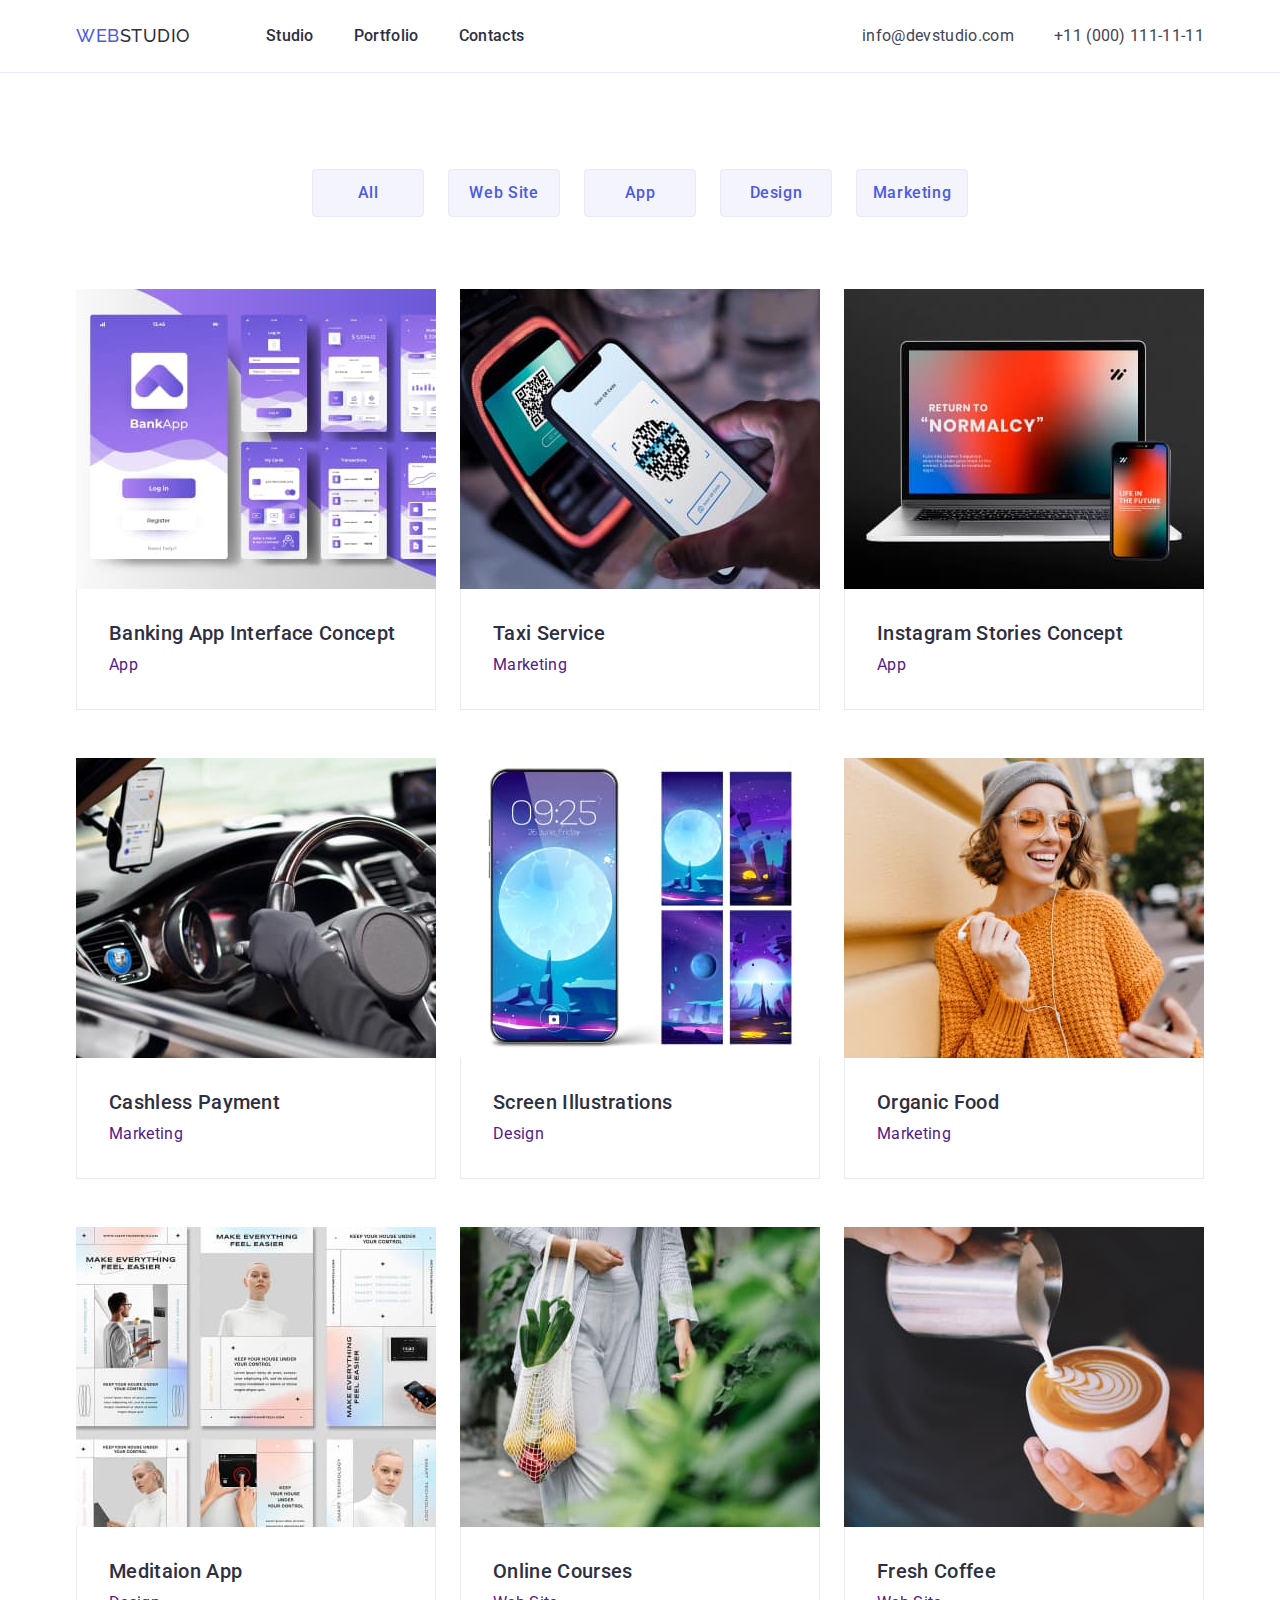
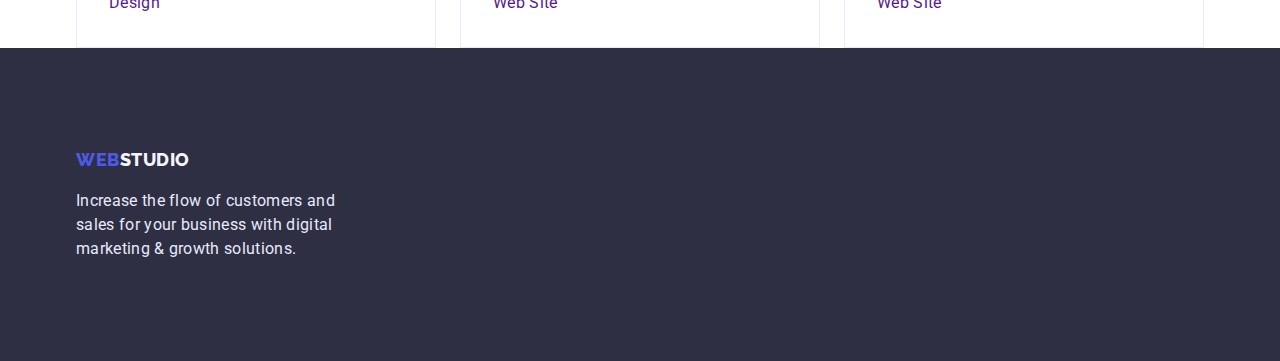
==== portfolio.html @ fc560beb "Д.З.3 пересмотреть еще раз" ====
<!DOCTYPE html>
<html lang="en">
  <head>
    <meta charset="UTF-8" />
    <meta http-equiv="X-UA-Compatible" content="IE=edge" />
    <meta name="viewport" content="width=device-width, initial-scale=1.0" />
    <title>WEBSTUDIO</title>
    <link rel="preconnect" href="https://fonts.googleapis.com" />
    <link rel="preconnect" href="https://fonts.gstatic.com" crossorigin />
    <link rel="preconnect" href="https://fonts.googleapis.com" />
    <link rel="preconnect" href="https://fonts.gstatic.com" crossorigin />
    <link
      href="https://fonts.googleapis.com/css2?family=Raleway:wght@800&family=Roboto:wght@400;500;700;900&display=swap"
      rel="stylesheet"
    />
    <link
      rel="stylesheet"
      href="https://cdnjs.cloudflare.com/ajax/libs/modern-normalize/1.0.0/modern-normalize.min.css"
    />
    <link
      rel="stylesheet"
      href="https://cdn.jsdelivr.net/npm/modern-normalize@1.1.0/modern-normalize.min.css"
    />
    <link rel="stylesheet" href="./css/styles.css" />
  </head>
  <body>
    <!-- Шапка сайту -->
    <header class="page-header">
      <!-- Навігація -->
      <div class="container page-header-container">
        <nav class="site-nav">
          <a href="./index.html" class="logo link"
            ><span class="part-logo">Web</span>Studio</a
          >
          <ul class="nav list">
            <li class="nav-item">
              <a class="nav-link link" href="./index.html">Studio</a>
            </li>
            <li class="nav-item">
              <a class="nav-link link" href="./portfolio.html">Portfolio</a>
            </li>
            <li class="nav-item"><a class="link" href="">Contacts</a></li>
          </ul>
        </nav>
        <!-- Котактні данні -->
        <address class="contacts">
          <ul class="cont list">
            <li class="cont-item">
              <a class="cont-link link mail" href="mailto:info@devstudio.com"
                >info@devstudio.com</a
              >
            </li>
            <li class="cont-item">
              <a class="cont-link link" href="tel:+110001111111"
                >+11 (000) 111-11-11</a
              >
            </li>
          </ul>
        </address>
      </div>
    </header>
    <main>
      <!-- Список можливостей -->
      <section class="capability">
        <div class="container">
          <h1 class="ghost">Capability</h1>
          <ul class="cap-list list">
            <li class="cap-filter list-item">
              <button class="filter-button" type="button">All</button>
            </li>
            <li class="cap-filter list-item">
              <button class="filter-button" type="button">Web Site</button>
            </li>
            <li class="cap-filter list-item">
              <button class="filter-button" type="button">App</button>
            </li>
            <li class="cap-filter list-item">
              <button class="filter-button" type="button">Design</button>
            </li>
            <li class="cap-filter list-item">
              <button class="filter-button" type="button">Marketing</button>
            </li>
          </ul>
          <h2 class="ghost">List-capability</h2>
          <ul class="portfolio-list list">
            <li class="portfolio-item">
              <a class="link" href=""
                ><img
                  src="./images/portfolio_img/img-1.jpg"
                  alt="Bank blanlk"
                  width="360"
                />
                <div class="photo-decor">
                  <h3 class="item-title">Banking App Interface Concept</h3>
                  <p class="text">App</p>
                </div></a
              >
            </li>
            <li class="portfolio-item">
              <a class="link" href=""
                ><img
                  src="./images/portfolio_img/img-2.jpg"
                  alt="The driver is behind the wheel"
                  width="360"
                />
                <div class="photo-decor">
                  <h3 class="item-title">Taxi Service</h3>
                  <p class="text">Marketing</p>
                </div></a
              >
            </li>
            <li class="portfolio-item">
              <a class="link" href=""
                ><img
                  src="./images/portfolio_img/img-3.jpg"
                  alt="Layouts of social media pages"
                  width="360"
                />
                <div class="photo-decor">
                  <h3 class="item-title">Instagram Stories Concept</h3>
                  <p class="text">App</p>
                </div></a
              >
            </li>
            <li class="portfolio-item">
              <a class="link" href=""
                ><img
                  src="./images/portfolio_img/img-4.jpg"
                  alt="The phone scans the QR code"
                  width="360"
                />
                <div class="photo-decor">
                  <h3 class="item-title">Cashless Payment</h3>
                  <p class="text">Marketing</p>
                </div></a
              >
            </li>
            <li class="portfolio-item">
              <a class="link" href=""
                ><img
                  src="./images/portfolio_img/img-5.jpg"
                  alt="Themes for smartphone"
                  width="360"
                />
                <div class="photo-decor">
                  <h3 class="item-title">Screen Illustrations</h3>
                  <p class="text">Design</p>
                </div></a
              >
            </li>
            <li class="portfolio-item">
              <a class="link" href=""
                ><img
                  src="./images/portfolio_img/img-6.jpg"
                  alt="Woman with vegetables"
                  width="360"
                />
                <div class="photo-decor">
                  <h3 class="item-title">Organic Food</h3>
                  <p class="text">Marketing</p>
                </div></a
              >
            </li>
            <li class="portfolio-item">
              <a class="link" href=""
                ><img
                  src="./images/portfolio_img/img-7.jpg"
                  alt="Smartphone and laptop"
                  width="360"
                />
                <div class="photo-decor">
                  <h3 class="item-title">Meditaion App</h3>
                  <p class="text">Design</p>
                </div></a
              >
            </li>
            <li class="portfolio-item">
              <a class="link" href=""
                ><img
                  src="./images/portfolio_img/img-8.jpg"
                  alt="A woman in headphones and glasses is smiling"
                  width="360"
                />
                <div class="photo-decor">
                  <h3 class="item-title">Online Courses</h3>
                  <p class="text">Web Site</p>
                </div></a
              >
            </li>
            <li class="portfolio-item">
              <a class="link" href=""
                ><img
                  src="./images/portfolio_img/img-9.jpg"
                  alt="A cup of coffee"
                  width="360"
                />
                <div class="photo-decor">
                  <h3 class="item-title">Fresh Coffee</h3>
                  <p class="text">Web Site</p>
                </div></a
              >
            </li>
          </ul>
        </div>
      </section>
    </main>
    <!-- Підвал -->
    <footer class="page-footer">
      <div class="container">
        <a href="./index.html" class="logo link"
          ><span class="part-logo">Web</span>Studio</a
        >
        <p class="text-footer">
          Increase the flow of customers and sales for your business with
          digital marketing & growth solutions.
        </p>
      </div>
    </footer>
  </body>
</html>
---- css/styles.css ----
/* =========== ЗАГАЛЬНІ СТИЛІ ========== */
*,
*::before,
*::after {
    box-sizing: border-box;
}

h1,
h2,
h3,
h4,
p {
    margin-top: 0;
    margin-bottom: 0;
}

ul,
ol {
    margin-top: 0;
    margin-bottom: 0;
    padding-left: 0;
}

address {
    font-style: normal;
}

button {
    cursor: pointer;
}

img {
    display: block;
}

:root {
    --primery-brand-color: #4D5AE5;
    --pressed-state-color: #404BBF;
    --dark-color: #2E2F42;
    --succes-color: #31D0AA;
    --text-color: #434455;
    --subtle-text-color: #8E8F99;
    --accent-color: #E7E9FC;
    --light-color: #F4F4FD;
    --modal-overlay-color: #2E2F42;
    --hero-background-color: #2E2F42;
    --primery-bcg-color: #FFFFFF;
}

.list {
    list-style: none;
}

.link {
    text-decoration: none;
}

body {
    background-color: var(--primery-bcg-color);
    color: var(--text-color);
    font-family: 'Roboto', sans-serif;
    font-size: 16px;
    line-height: 1.5;
    letter-spacing: 0.02em;
}

.section-title {
    color: var(--dark-color);
    font-weight: 700;
    font-size: 36px;
    line-height: 1.11;
    text-align: center;
    margin-bottom: 72px;
}

.item-title {
    color: var(--dark-color);
    font-weight: 500;
    font-size: 20px;
    line-height: 1.2;
    margin-bottom: 8px;
}

.container {
    width: 1158px;
    padding-left: 15px;
    padding-right: 15px;
    margin-left: auto;
    margin-right: auto;
    /* background-color: tomato; */
}


/**!=========== СТИЛІ ДЛЯ index.html ========== */
/* =========== ШАПКА САЙТУ ========== */
/* .page-header {
    background-color: tomato;
} */
.page-header {
    border-bottom: 1px solid var(--accent-color);
}

.page-header-container,
.site-nav,
.nav,
.cont.list {
    display: flex;
    align-items: center;
}

.page-header-container {
    justify-content: space-between;
    padding-top: 24px;
    padding-bottom: 24px;
}

.mail,
.nav-item:not(:last-child) {
    margin-right: 40px;
}


.logo {
    font-family: 'Raleway', sans-serif;
    color: var(--dark-color);
    text-transform: uppercase;
    font-weight: 800;
    font-size: 18px;
    line-height: 1.33;
    letter-spacing: 0.03em;
    margin-right: 76px;
}

.logo:hover,
.logo:focus {
    color: var(--pressed-state-color);
}

.part-logo {
    color: var(--primery-brand-color);
}

.part-logo:hover,
.part-logo:focus {
    color: var(--dark-color);
}

/* =========== НАВІГАЦІЯ ========== */
.site-nav .link {
    color: var(--dark-color);
    font-weight: 500;
}

.site-nav .link:hover,
.site-nav .link:focus,
.contacts .link:hover,
.contacts .link:focus {
    color: var(--pressed-state-color);
}

/* =========== КОНТАКТНІ ДАННІ ========== */
.contacts .link {
    color: var(--text-color);
}


/* =========== ОСНОВНИЙ КОНТЕНТ ========== */

/* =========== СЕКЦІЯ ГЕРОЙ ========== */
.hero {
    text-align: center;
    background-color: var(--hero-background-color);
    padding: 188px;

}

.primary-title {
    color: var(--primery-bcg-color);
    font-weight: 700;
    font-size: 56px;
    line-height: 1.071;
    text-align: center;
    margin: 0 auto 48px;
    width: 496px;

}

.order-button {
    display: inline-block;
    padding: 16px 32px;
    min-width: 170px;
    border-radius: 4px;
    background-color: var(--primery-brand-color);
    border: 2px solid transparent;

    text-align: center;
    color: var(--primery-bcg-color);
    font-family: 'Roboto', sans-serif;
    font-weight: 500;
    font-size: 16px;
    line-height: 1.5;

}

.order-button:hover,
.order-button:focus {
    background-color: var(--pressed-state-color);
}

/* =========== ПЕРЕЛІК ПЕРЕВАГ ========== */
.section {
    padding-top: 120px;
    padding-bottom: 120px;
}

.ghost {
    display: none
}

.pref-list {
    display: flex;

}

.pref-item:not(:last-child) {
    margin-right: 24px;
}

/* =========== НАШІ ПРОЕКТИ ==========  */
.proj-list {
    display: flex;
}

.proj-item:not(:last-child) {
    margin-right: 24px;
}

/* =========== ЧЛЕНИ КОМАНДИ ========== */
.team-list {
    display: flex;
    text-align-last: center;
}

.team-member:not(:last-child) {
    margin-right: 24px;
}

.team {
    background-color: var(--light-color);
}



/* =========== ПІДВАЛ ========== */
.page-footer {
    background-color: var(--modal-overlay-color);
    color: var(--accent-color);
    padding-top: 100px;
    padding-bottom: 100px;
}

.page-footer .link,
.page-footer .part-logo:hover,
.page-footer .part-logo:focus {
    color: var(--light-color);
}

.page-footer .link:hover,
.page-footer .link:focus {
    color: var(--primery-brand-color);
}

.text-footer {
    margin-top: 16px;
    width: 264px;
}

/**! =========== СТИЛІ ДЛЯ portfolio.html ========= */
/* ========== Список можливостей ========= */

.cap-list {
    display: flex;
    margin-top: 96px;
    margin-bottom: 72px;
    justify-content: center;
}

.cap-filter:not(:last-child) {
    margin-right: 24px;
}

.portfolio-list {
    display: flex;
    flex-wrap: wrap;
    row-gap: 48px;
    column-gap: 24px;
}

.portfolio-item {
    flex-basis: calc(100%-48px)/3;
}

.photo-decor {
    border: 1px solid var(--accent-color);
    border-top: none;
    padding: 32px;
}

.filter-button {
    width: 112px;
    height: 48px;

    background-color: var(--light-color);
    color: var(--primery-brand-color);
    font-family: 'Roboto', sans-serif;
    font-weight: 500;
    font-size: 16px;
    line-height: 1.5;
    letter-spacing: 0.04em;
    border: 1px solid var(--accent-color);
    border-radius: 4px;
}

.filter-button:hover,
.filter-button:focus {
    background-color: var(--pressed-state-color);
    color: var(--primery-bcg-color);
}
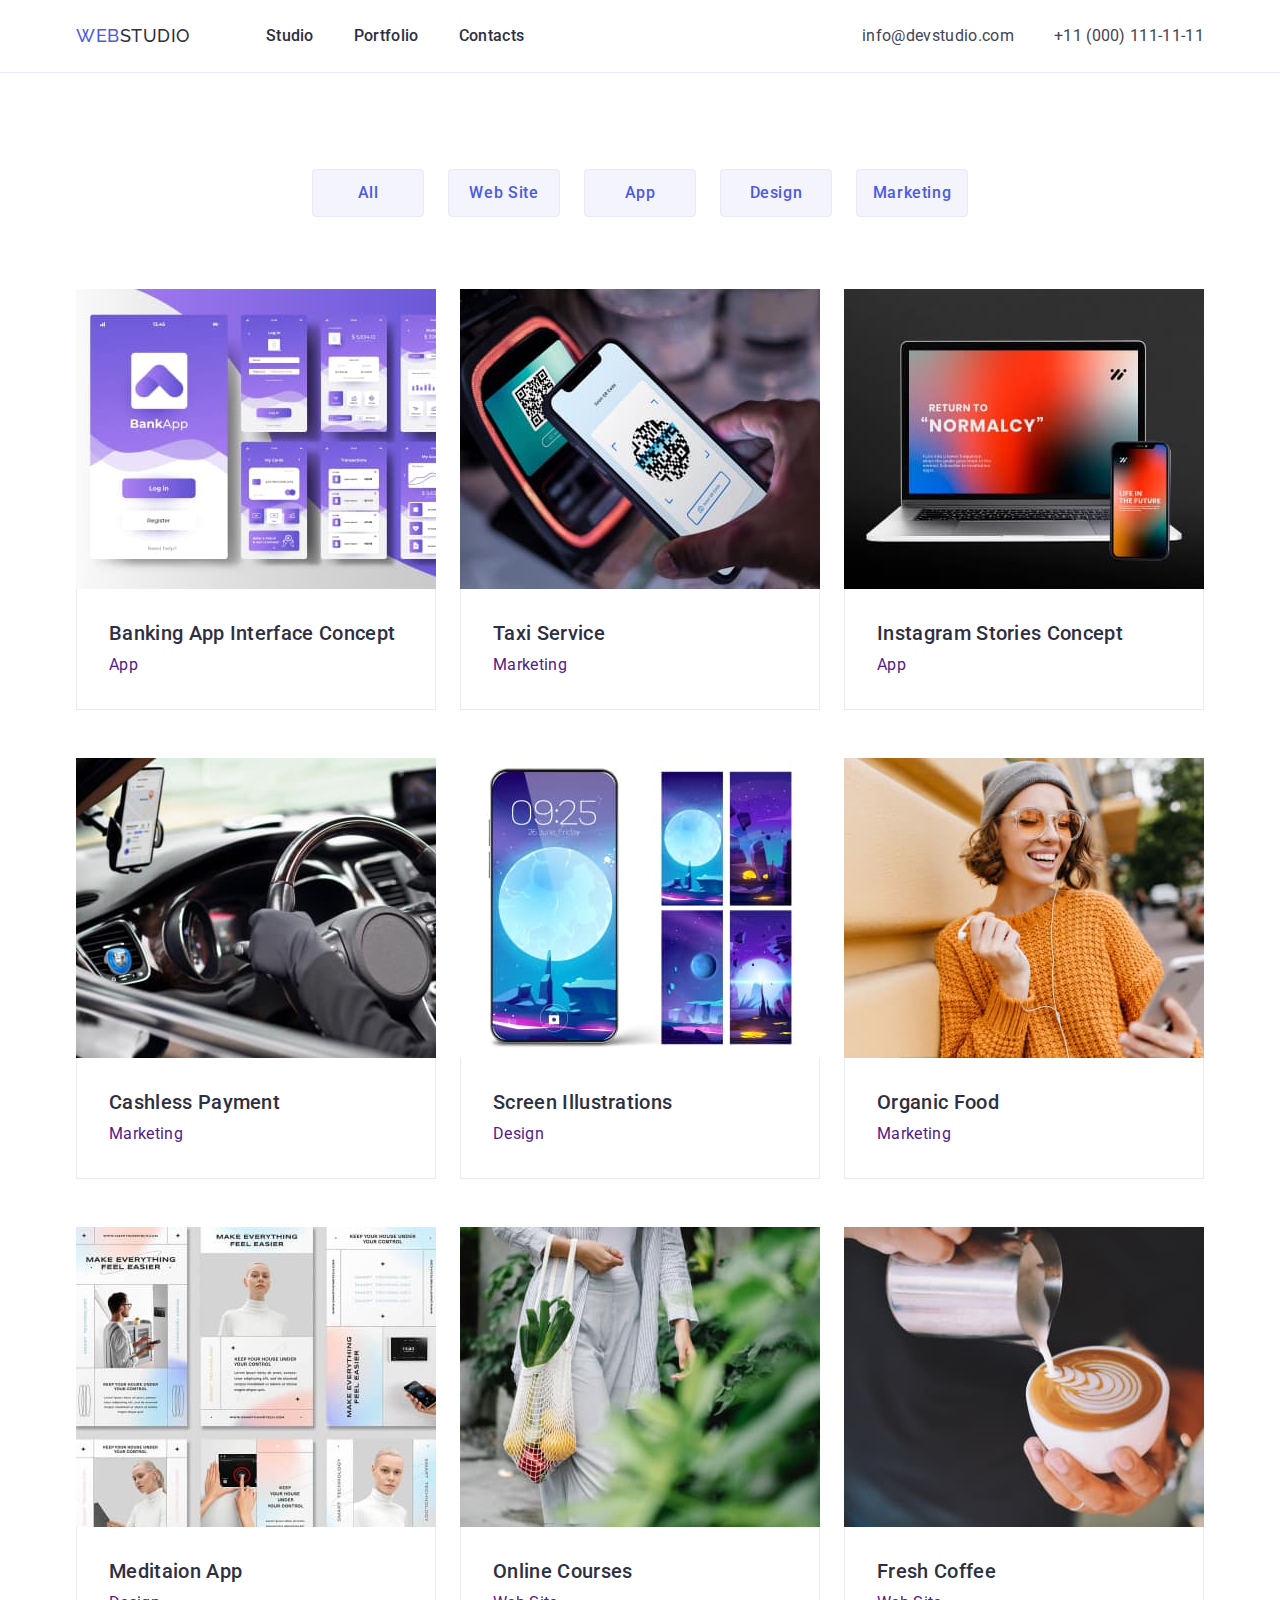
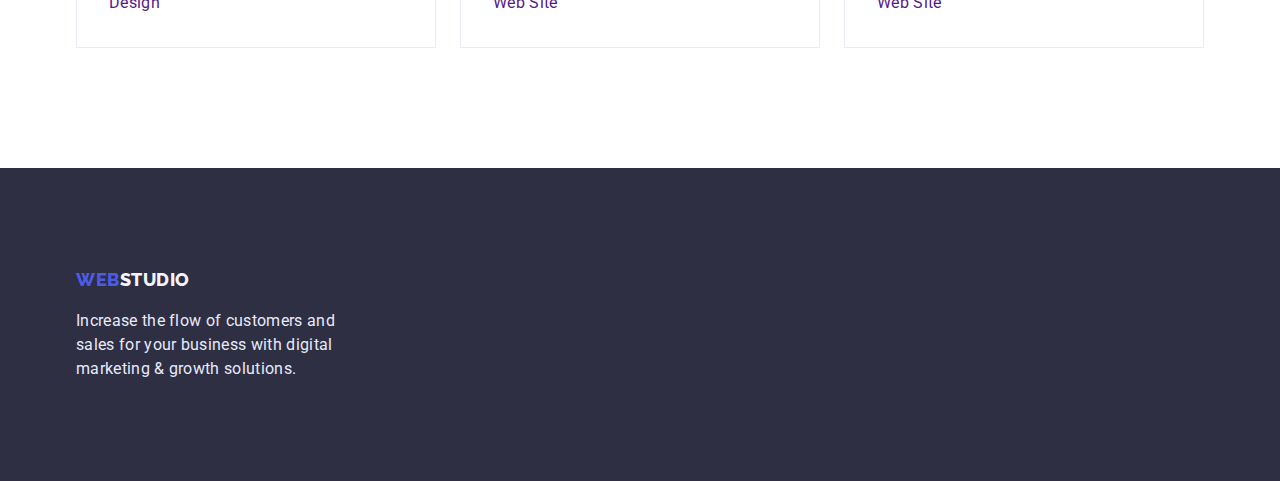
==== commit c53954f5: "Д.З. №3" ====
--- a/portfolio.html
+++ b/portfolio.html
@@ -36,9 +36,11 @@
             <li class="nav-item">
               <a class="nav-link link" href="./index.html">Studio</a>
             </li>
+
             <li class="nav-item">
               <a class="nav-link link" href="./portfolio.html">Portfolio</a>
             </li>
+
             <li class="nav-item"><a class="link" href="">Contacts</a></li>
           </ul>
         </nav>
@@ -50,6 +52,7 @@
                 >info@devstudio.com</a
               >
             </li>
+
             <li class="cont-item">
               <a class="cont-link link" href="tel:+110001111111"
                 >+11 (000) 111-11-11</a
@@ -61,22 +64,26 @@
     </header>
     <main>
       <!-- Список можливостей -->
-      <section class="capability">
+      <section class=".capability">
         <div class="container">
           <h1 class="ghost">Capability</h1>
           <ul class="cap-list list">
             <li class="cap-filter list-item">
               <button class="filter-button" type="button">All</button>
             </li>
+
             <li class="cap-filter list-item">
               <button class="filter-button" type="button">Web Site</button>
             </li>
+
             <li class="cap-filter list-item">
               <button class="filter-button" type="button">App</button>
             </li>
+
             <li class="cap-filter list-item">
               <button class="filter-button" type="button">Design</button>
             </li>
+
             <li class="cap-filter list-item">
               <button class="filter-button" type="button">Marketing</button>
             </li>
@@ -96,6 +103,7 @@
                 </div></a
               >
             </li>
+
             <li class="portfolio-item">
               <a class="link" href=""
                 ><img
@@ -109,6 +117,7 @@
                 </div></a
               >
             </li>
+
             <li class="portfolio-item">
               <a class="link" href=""
                 ><img
@@ -122,6 +131,7 @@
                 </div></a
               >
             </li>
+
             <li class="portfolio-item">
               <a class="link" href=""
                 ><img
@@ -135,6 +145,7 @@
                 </div></a
               >
             </li>
+
             <li class="portfolio-item">
               <a class="link" href=""
                 ><img
@@ -148,6 +159,7 @@
                 </div></a
               >
             </li>
+
             <li class="portfolio-item">
               <a class="link" href=""
                 ><img
@@ -161,6 +173,7 @@
                 </div></a
               >
             </li>
+
             <li class="portfolio-item">
               <a class="link" href=""
                 ><img
@@ -174,11 +187,12 @@
                 </div></a
               >
             </li>
+
             <li class="portfolio-item">
               <a class="link" href=""
                 ><img
                   src="./images/portfolio_img/img-8.jpg"
-                  alt="A woman in headphones and glasses is smiling"
+                  alt="A woman in headphones and glasses is smilin g"
                   width="360"
                 />
                 <div class="photo-decor">
@@ -187,6 +201,7 @@
                 </div></a
               >
             </li>
+
             <li class="portfolio-item">
               <a class="link" href=""
                 ><img
--- a/css/styles.css
+++ b/css/styles.css
@@ -45,6 +45,7 @@
     --modal-overlay-color: #2E2F42;
     --hero-background-color: #2E2F42;
     --primery-bcg-color: #FFFFFF;
+    --card-set-gap: 24px
 }
 
 .list {
@@ -87,15 +88,12 @@
     padding-right: 15px;
     margin-left: auto;
     margin-right: auto;
-    /* background-color: tomato; */
 }
 
 
 /**!=========== СТИЛІ ДЛЯ index.html ========== */
 /* =========== ШАПКА САЙТУ ========== */
-/* .page-header {
-    background-color: tomato;
-} */
+
 .page-header {
     border-bottom: 1px solid var(--accent-color);
 }
@@ -110,8 +108,8 @@
 
 .page-header-container {
     justify-content: space-between;
-    padding-top: 24px;
-    padding-bottom: 24px;
+    padding-top: var(--card-set-gap);
+    padding-bottom: var(--card-set-gap);
 }
 
 .mail,
@@ -164,14 +162,14 @@
 }
 
 
-/* =========== ОСНОВНИЙ КОНТЕНТ ========== */
+/* !=========== ОСНОВНИЙ КОНТЕНТ ========== */
 
 /* =========== СЕКЦІЯ ГЕРОЙ ========== */
 .hero {
     text-align: center;
     background-color: var(--hero-background-color);
-    padding: 188px;
-
+    padding-top: 188px;
+    padding-bottom: 188px;
 }
 
 .primary-title {
@@ -213,6 +211,10 @@
     padding-bottom: 120px;
 }
 
+.preference {
+    padding-bottom: 0;
+}
+
 .ghost {
     display: none
 }
@@ -223,7 +225,7 @@
 }
 
 .pref-item:not(:last-child) {
-    margin-right: 24px;
+    margin-right: var(--card-set-gap);
 }
 
 /* =========== НАШІ ПРОЕКТИ ==========  */
@@ -232,7 +234,7 @@
 }
 
 .proj-item:not(:last-child) {
-    margin-right: 24px;
+    margin-right: var(--card-set-gap);
 }
 
 /* =========== ЧЛЕНИ КОМАНДИ ========== */
@@ -242,7 +244,7 @@
 }
 
 .team-member:not(:last-child) {
-    margin-right: 24px;
+    margin-right: var(--card-set-gap);
 }
 
 .team {
@@ -286,18 +288,25 @@
 }
 
 .cap-filter:not(:last-child) {
-    margin-right: 24px;
+    margin-right: var(--card-set-gap);
 }
 
 .portfolio-list {
     display: flex;
     flex-wrap: wrap;
-    row-gap: 48px;
-    column-gap: 24px;
+    /* margin-left: calc(-1 * var(--card-set-gap));
+    margin-top: calc(-2 * var(--card-set-gap)); */
+    row-gap: calc(2*var(--card-set-gap));
+    column-gap: var(--card-set-gap);
+    padding-bottom: 120px;
 }
 
 .portfolio-item {
-    flex-basis: calc(100%-48px)/3;
+    /* flex-basis: calc(100%/ 3 - var(--card-set-gap)); */
+    /* margin-left: var(--card-set-gap);
+    margin-top: calc(2 * var(--card-set-gap)); */
+    flex-basis: calc(100%-(2*var(--card-set-gap))/3);
+    /* flex-basis: calc(100%/3 - var(--card-set-gap)); */
 }
 
 .photo-decor {
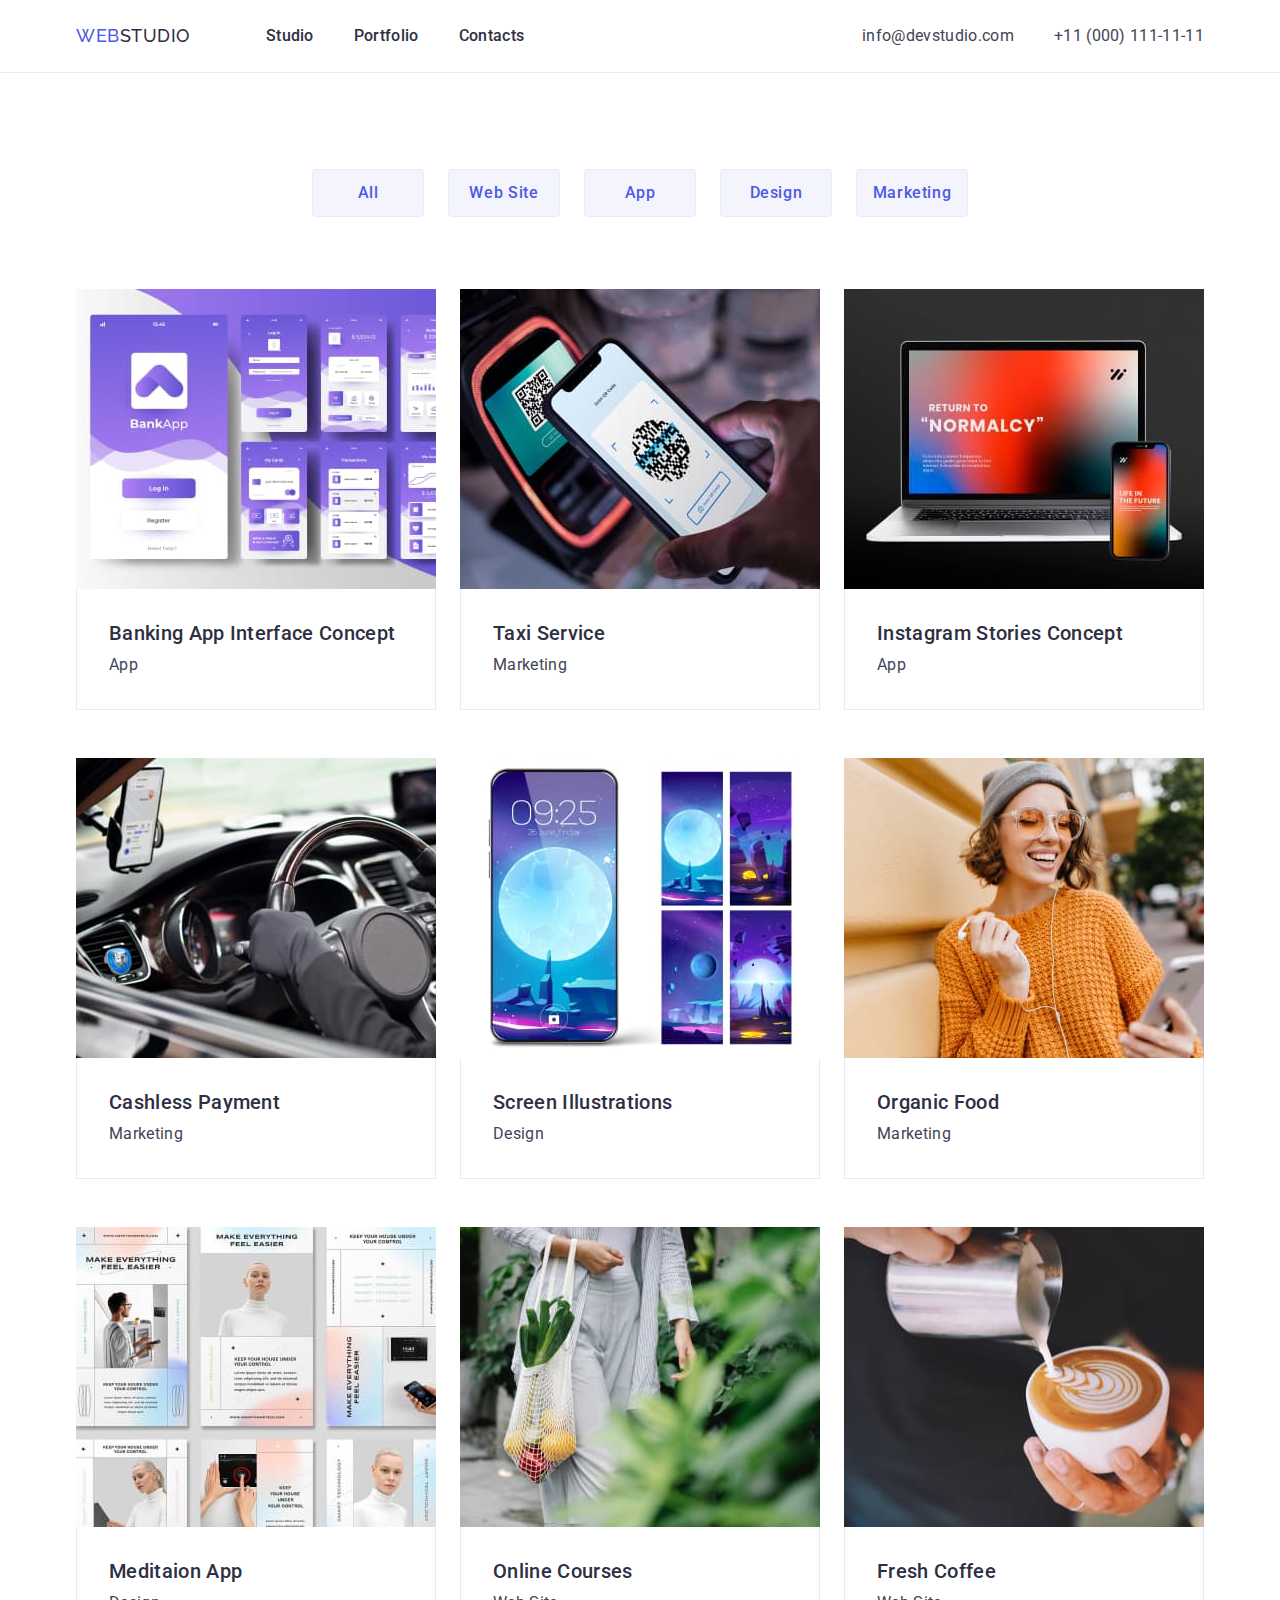
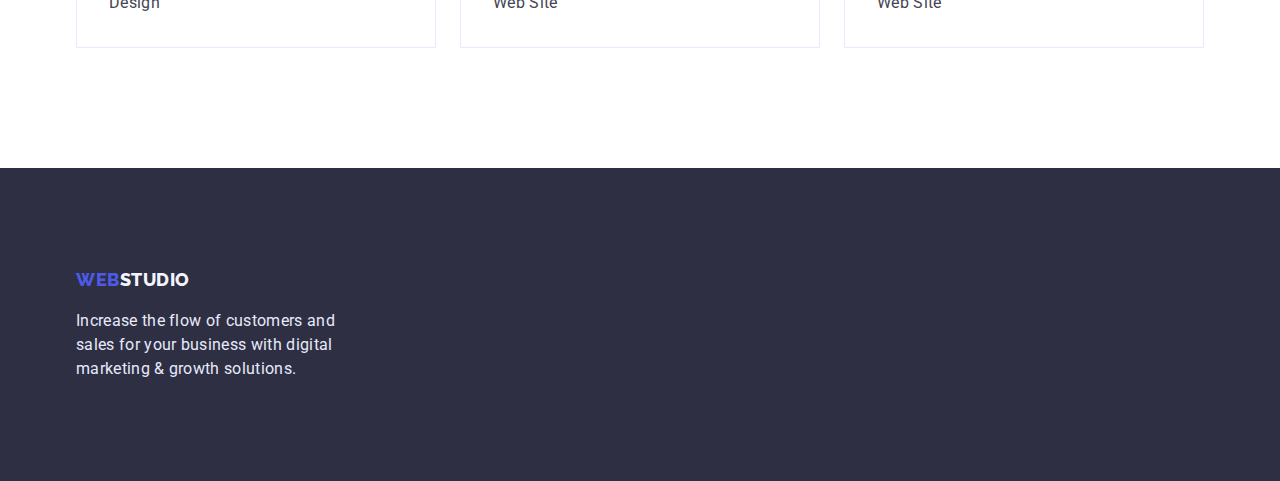
==== commit 72271c86: "Д.З.№3 правлено" ====
--- a/portfolio.html
+++ b/portfolio.html
@@ -64,7 +64,7 @@
     </header>
     <main>
       <!-- Список можливостей -->
-      <section class=".capability">
+      <section class="capability">
         <div class="container">
           <h1 class="ghost">Capability</h1>
           <ul class="cap-list list">
--- a/css/styles.css
+++ b/css/styles.css
@@ -216,7 +216,16 @@
 }
 
 .ghost {
-    display: none
+    position: absolute;
+    width: 1px;
+    height: 1px;
+    margin: -1px;
+    border: 0;
+    padding: 0;
+    white-space: nowrap;
+    clip-path: inset(100%);
+    clip: rect(0 0 0 0);
+    overflow: hidden;
 }
 
 .pref-list {
@@ -279,10 +288,13 @@
 
 /**! =========== СТИЛІ ДЛЯ portfolio.html ========= */
 /* ========== Список можливостей ========= */
+.capability {
+    padding-top: 96px;
+    padding-bottom: 120px;
+}
 
 .cap-list {
     display: flex;
-    margin-top: 96px;
     margin-bottom: 72px;
     justify-content: center;
 }
@@ -292,13 +304,17 @@
 }
 
 .portfolio-list {
+    font-family: 'Roboto', sans-serif;
+    font-size: 16px;
+    line-height: 1.5;
+    letter-spacing: 0.02em;
+
     display: flex;
     flex-wrap: wrap;
     /* margin-left: calc(-1 * var(--card-set-gap));
     margin-top: calc(-2 * var(--card-set-gap)); */
     row-gap: calc(2*var(--card-set-gap));
     column-gap: var(--card-set-gap);
-    padding-bottom: 120px;
 }
 
 .portfolio-item {
@@ -310,9 +326,11 @@
 }
 
 .photo-decor {
+    color: var(--text-color);
     border: 1px solid var(--accent-color);
     border-top: none;
     padding: 32px;
+    background-color: var(--primery-bcg-color);
 }
 
 .filter-button {
